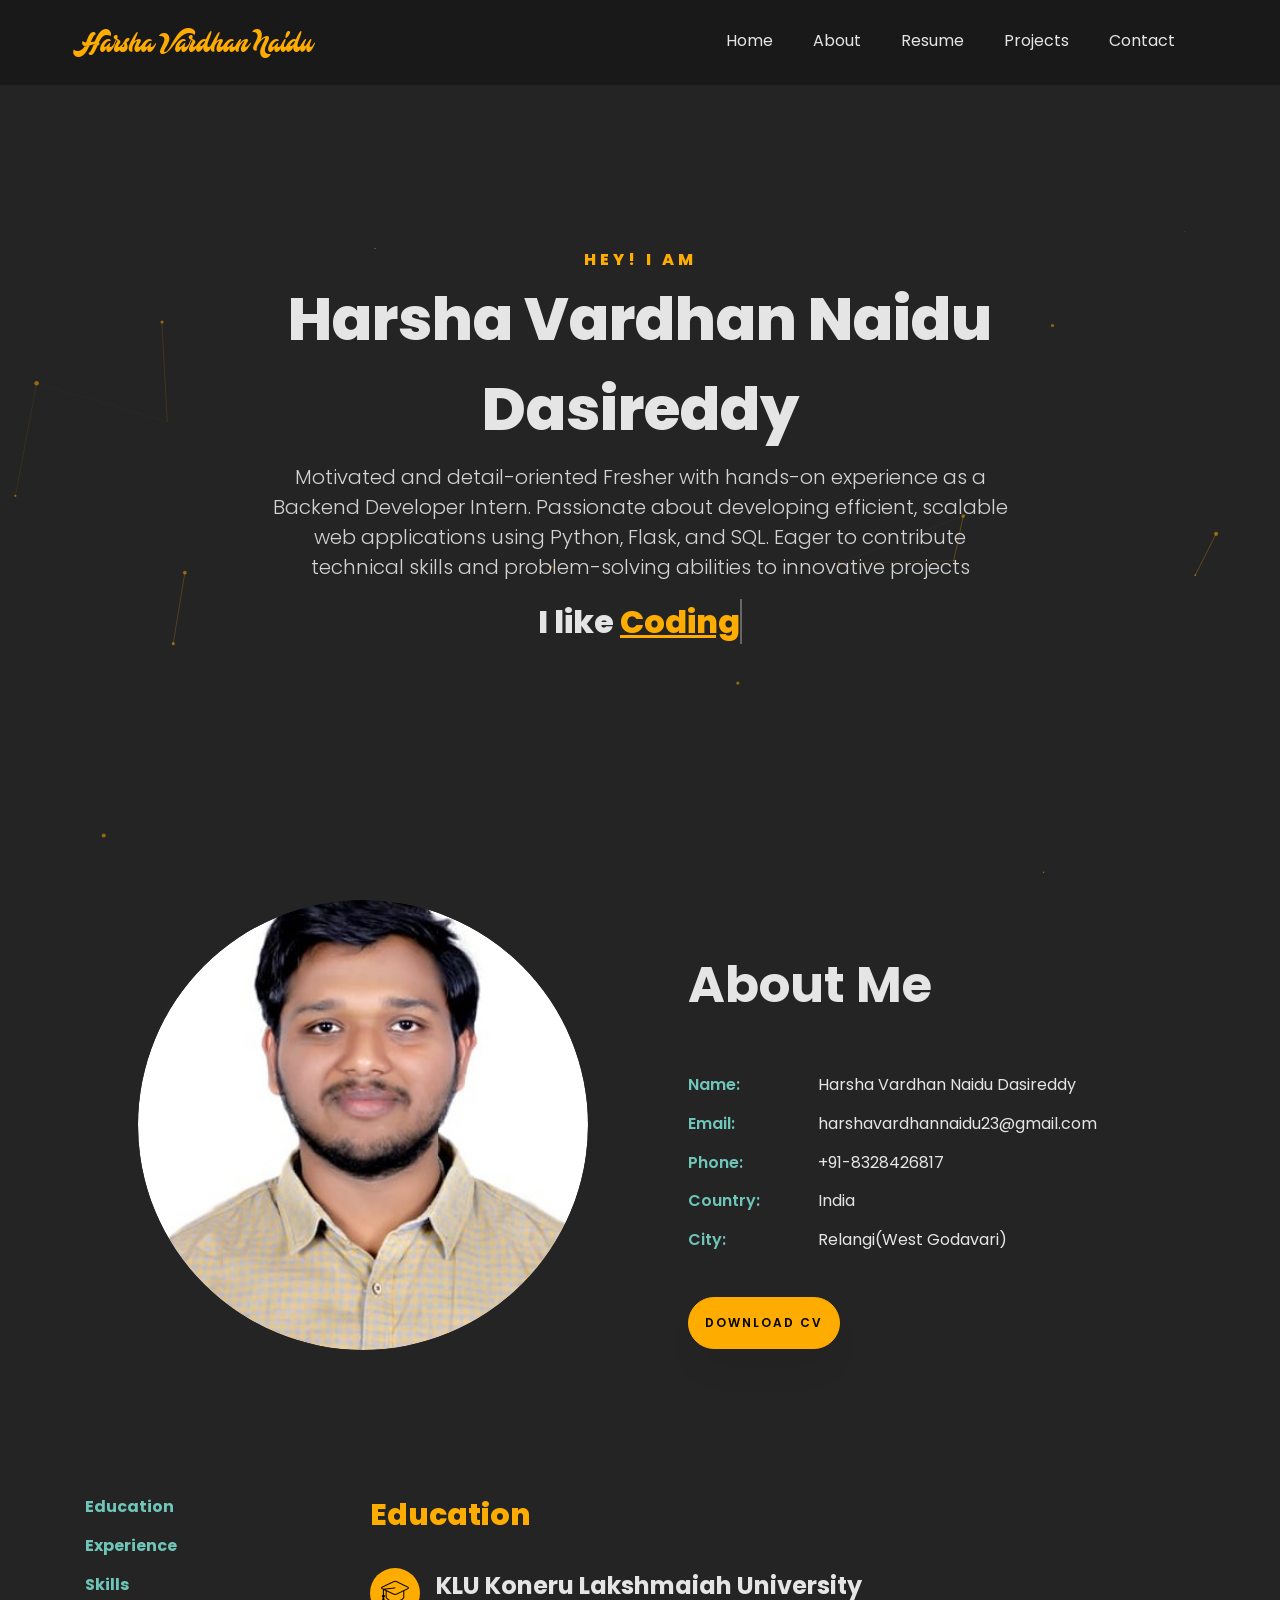
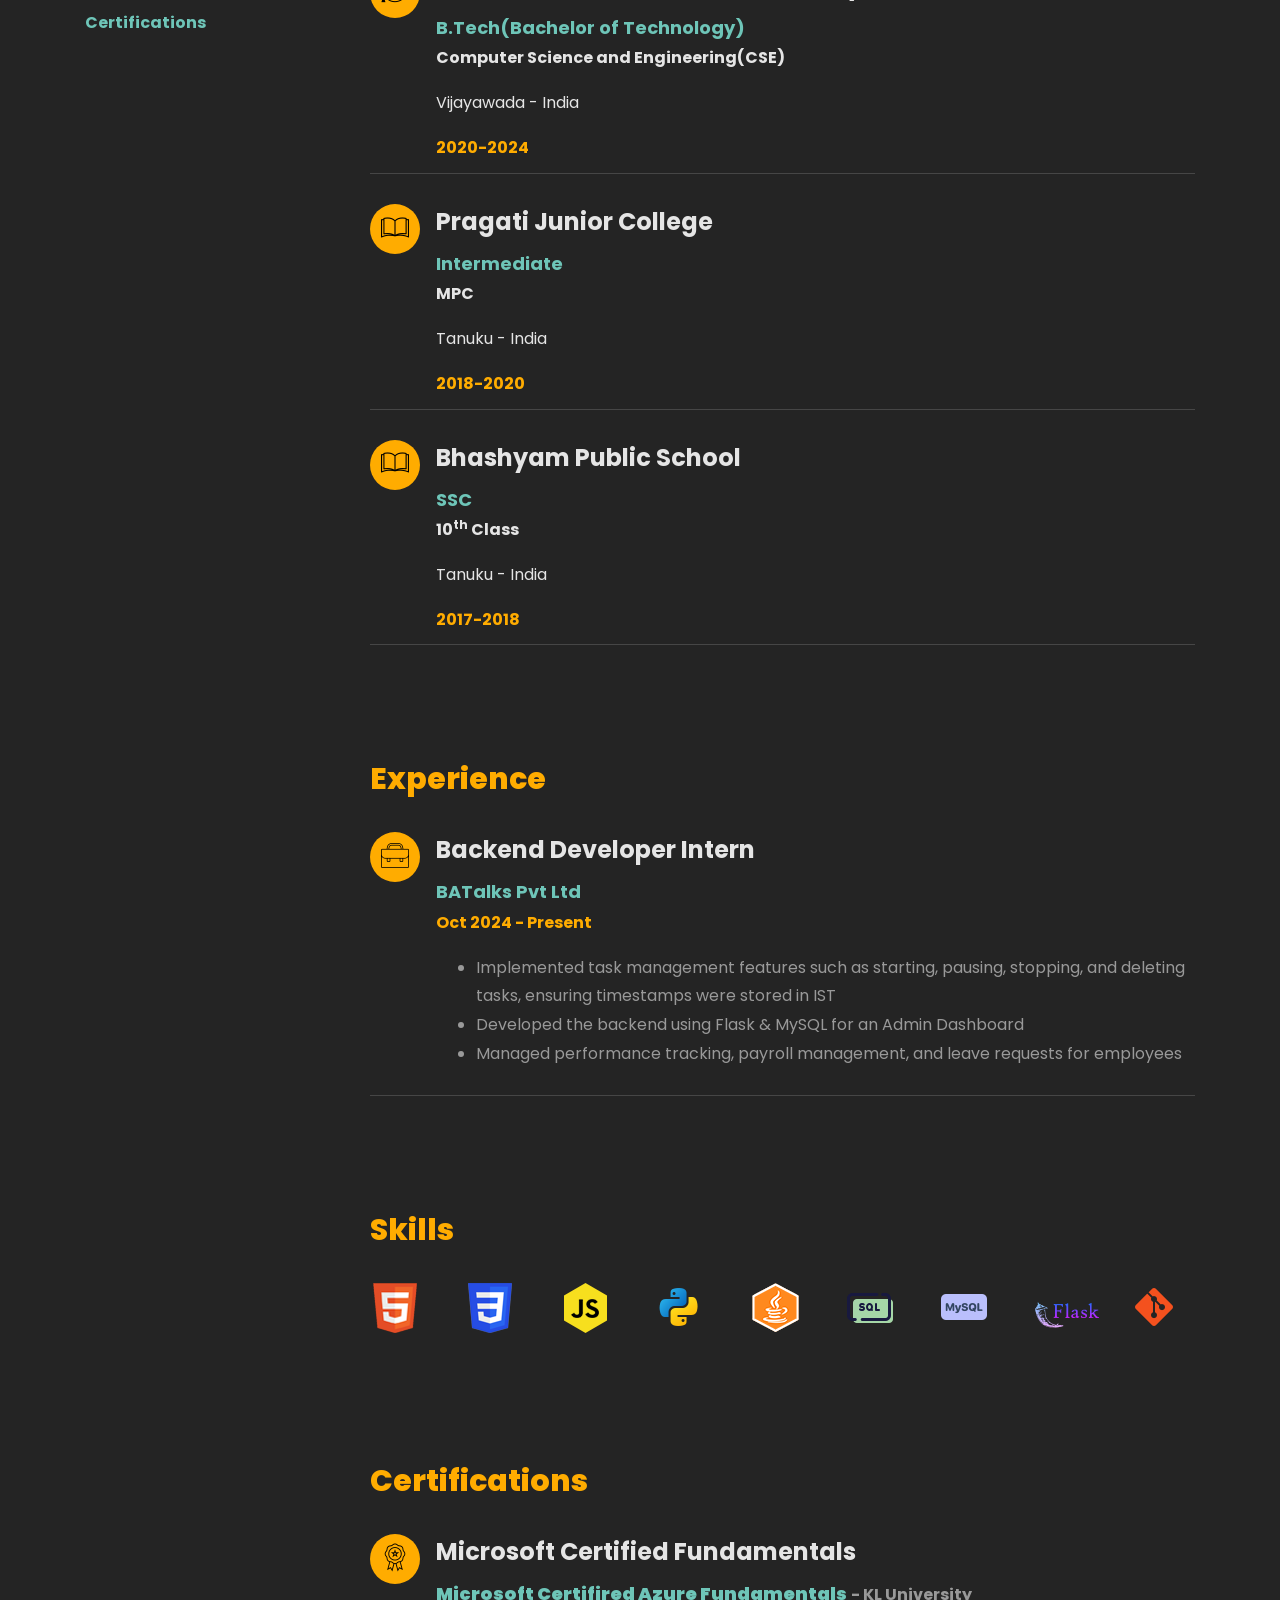
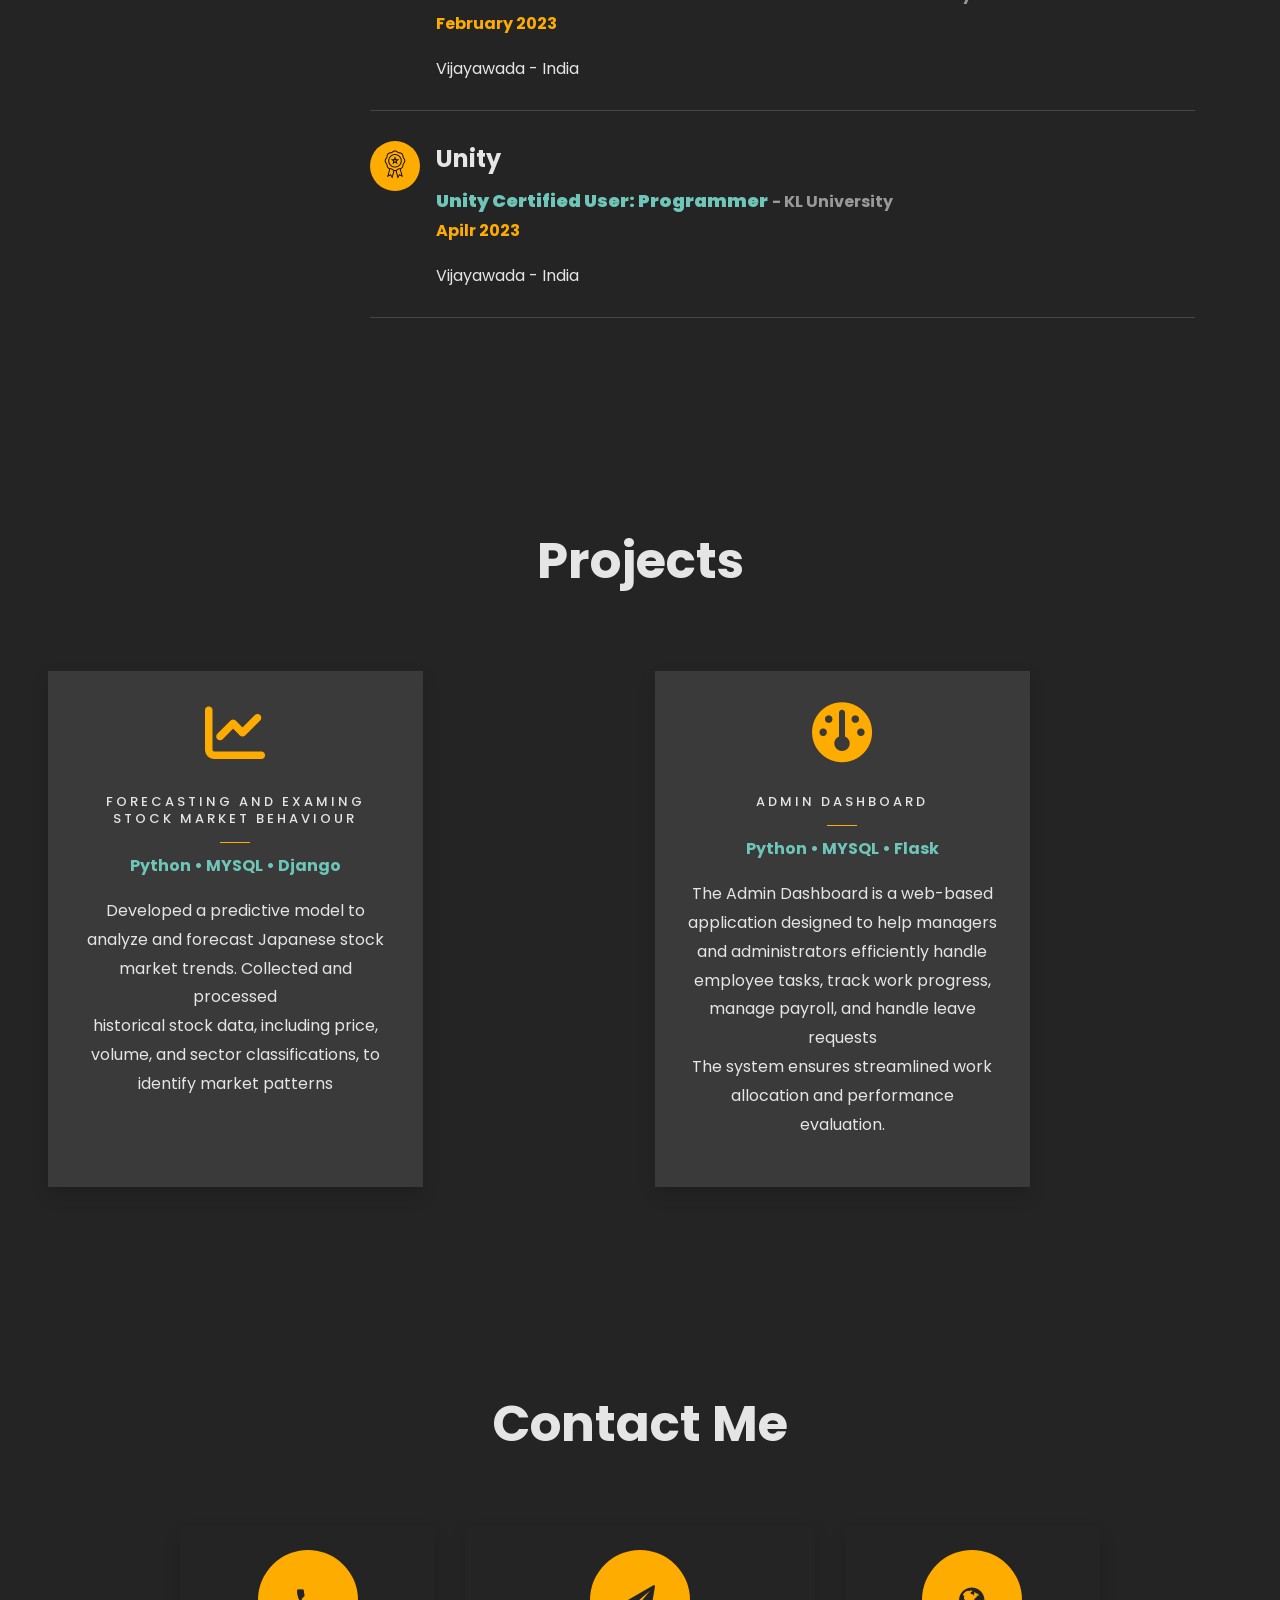
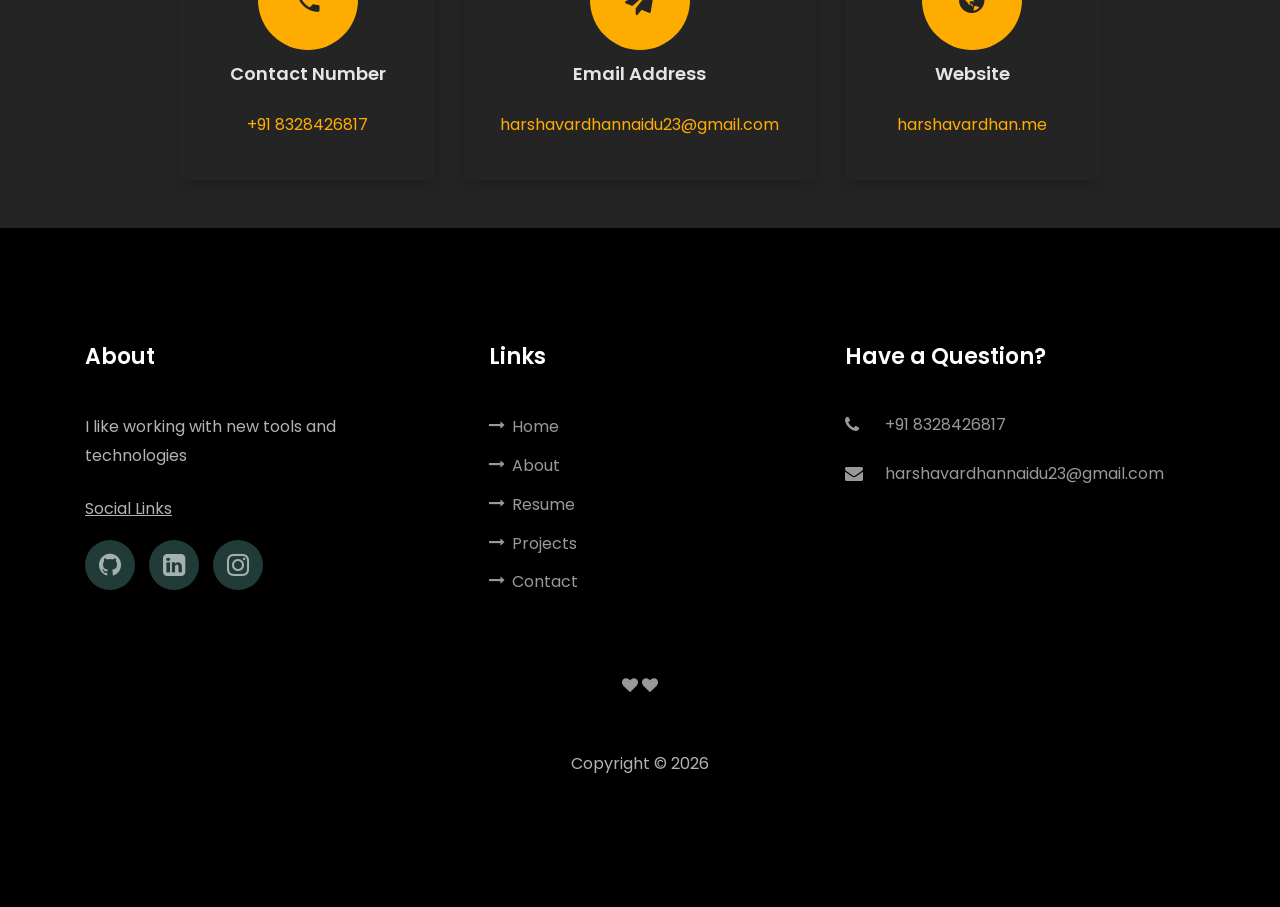
==== portfolio/index.html @ 7504cf57 "first commit" ====
<!DOCTYPE html>
<html lang="en">
  <head>
    <title>Portfolio Site</title>
    <meta charset="utf-8" />
    <meta
      name="viewport"
      content="width=device-width, initial-scale=1, shrink-to-fit=no"
    />

    <meta property="og:title" content="Page Title" />
    <meta property="og:description" content="Personal Site" />

    <link
      href="https://fonts.googleapis.com/css?family=Poppins:100,200,300,400,500,600,700,800,900"
      rel="stylesheet"
    />
    <link rel="stylesheet" href="css/animate.css" />
    <!-- <link rel="icon" href="images/favicon.png" /> -->

    <link rel="stylesheet" href="css/owl.carousel.min.css" />
    <link rel="stylesheet" href="css/owl.theme.default.min.css" />
    <link rel="stylesheet" href="css/magnific-popup.css" />
    <link rel="stylesheet" href="css/aos.css" />
    <link rel="stylesheet" href="css/flaticon.css" />
    <link rel="stylesheet" href="css/icomoon.css" />
    <link rel="stylesheet" href="css/style.css" />
    <link rel="stylesheet" href="https://cdnjs.cloudflare.com/ajax/libs/font-awesome/6.5.1/css/all.min.css">

  </head>

  <body data-spy="scroll" data-target=".site-navbar-target" data-offset="300">
    <nav
      class="navbar navbar-expand-lg navbar-dark bg-dark ftco_navbar ftco-navbar-light site-navbar-target"
      id="ftco-navbar"
    >
      <div class="container">
        <a class="navbar-brand" href="index.html">Harsha Vardhan Naidu</a>
        <button
          class="navbar-toggler js-fh5co-nav-toggle fh5co-nav-toggle"
          type="button"
          data-toggle="collapse"
          data-target="#ftco-nav"
          aria-controls="ftco-nav"
          aria-expanded="false"
          aria-label="Toggle navigation"
        >
          <span class="oi oi-menu"></span> Menu
        </button>

        <div class="collapse navbar-collapse" id="ftco-nav">
          <ul class="navbar-nav nav ml-auto">
            <li class="nav-item">
              <a href="#home-section" class="nav-link"><span>Home</span></a>
            </li>
            <li class="nav-item">
              <a href="#about-section" class="nav-link"><span>About</span></a>
            </li>
            <li class="nav-item">
              <a href="#resume-section" class="nav-link"><span>Resume</span></a>
            </li>
            <li class="nav-item">
              <a href="#project-section" class="nav-link"
                ><span>Projects</span></a
              >
            </li>
            <li class="nav-item">
              <a href="#contact-section" class="nav-link"
                ><span>Contact</span></a
              >
            </li>
          </ul>
        </div>
      </div>
    </nav>

    <!-- particles -->
    <div id="particles-js"></div>

    <section class="hero-wrap js-fullheight">
      <div class="container">
        <div
          class="row no-gutters slider-text js-fullheight justify-content-center align-items-center"
        >
          <div class="col-lg-8 col-md-6 ftco-animate d-flex align-items-center">
            <div class="text text-center">
              <span class="subheading">Hey! I am</span>
              <h1>Harsha Vardhan Naidu Dasireddy</h1>
              <p>Motivated and detail-oriented Fresher with hands-on experience as a Backend Developer Intern. Passionate about developing efficient, scalable web applications using Python, Flask, and SQL. Eager to contribute technical skills and problem-solving abilities to innovative projects</p>
              <h2>
                I like
                <span
                  class="txt-rotate"
                  data-period="2000"
                  data-rotate='[ "Coding", "Software Development", "Problem Solving"]'
                ></span>
              </h2>
              
            </div>
          </div>
        </div>

        <!-- <div class="scrollDown">
          <span></span>
          <span></span>
          <span></span>
        </div> -->
      </div>
      <div class="glyphicon glyphicon-arrow-down"></div>
    </section>

    <section
      class="ftco-about img ftco-section ftco-no-pt ftco-no-pb"
      id="about-section"
    >
      <div class="container">
        <div class="row d-flex no-gutters">
          <div class="col-md-6 col-lg-6 d-flex justify-content-center">
            <div class="img-about img d-flex rounded-circle overflow-hidden" style="width: 450px; height: 450px;">
              <div class="overlay"></div>
              <div
                class="img d-flex align-items-center rounded-circle"
                style="background-image: url(/portfolio/images/photo\ \ .jpg);"
              ></div>
            </div>
          </div>
          <div class="col-md-6 col-lg-6 pl-md-5 py-5">
            <div class="row justify-content-start pb-3">
              <div class="col-md-12 heading-section ftco-animate">
                <h2 class="mb-4">About Me</h2>
                <p></p>
                <ul class="about-info mt-4 px-md-0 px-2">
                  <li class="d-flex"><span>Name:</span><span>Harsha Vardhan Naidu Dasireddy</span></li>
                  <li class="d-flex">
                    <span>Email:</span><span>harshavardhannaidu23@gmail.com</span>
                  </li>
                  <li class="d-flex">
                    <span>Phone:</span><span>+91-8328426817</span>
                  </li>
                  <li class="d-flex">
                    <span>Country:</span> <span>India</span>
                  </li>
                  <li class="d-flex"><span>City:</span><span>Relangi(West Godavari)</span></li>
                </ul>
              </div>
            </div>
            <div class="counter-wrap ftco-animate d-flex mt-md-3">
              <div class="text">
                <p>
                  <a href="./IT-RESUME.pdf" class="btn btn-primary py-3 px-3">Download CV</a>
                </p>
              </div>
            </div>
          </div>
        </div>
      </div>
    </section>

    <section class="ftco-section ftco-no-pb goto-here" id="resume-section">
      <div class="container">
        <div class="row">
          <div class="col-md-3">
            <nav id="navi">
              <ul>
                <li><a href="#page-1">Education</a></li>
                <li><a href="#page-2">Experience</a></li>
                <li><a href="#page-3">Skills</a></li>
                <li><a href="#page-4">Certifications</a></li>
              </ul>
            </nav>
          </div>
          <div class="col-md-9">
            <div id="page-1" class="page one">
              <h2 class="heading">Education</h2>
              <div class="resume-wrap d-flex ftco-animate">
                <div
                  class="icon d-flex align-items-center justify-content-center"
                >
                  <span class="flaticon-graduation-cap"></span>
                </div>
                <div class="text pl-3">
                  <h2>KLU Koneru Lakshmaiah University</h2>
                  <span class="position">B.Tech(Bachelor of Technology)</span>
                  <p><strong>Computer Science and Engineering(CSE)</strong></p>
                  <p>Vijayawada - India</p>
                  <span class="date">2020-2024</span>
                </div>
              </div>
              <div class="resume-wrap d-flex ftco-animate">
                <div
                  class="icon d-flex align-items-center justify-content-center"
                >
                  <span class="flaticon-book"></span>
                </div>
                <div class="text pl-3">
                  <h2>Pragati Junior College</h2>
                  <span class="position">Intermediate</span>
                  <p><strong>MPC</strong></p>
                  <p>Tanuku - India</p>
                  <span class="date">2018-2020</span>
                </div>
              </div>
              <div class="resume-wrap d-flex ftco-animate">
                <div
                  class="icon d-flex align-items-center justify-content-center"
                >
                  <span class="flaticon-book"></span>
                </div>
                <div class="text pl-3">
                  <h2>Bhashyam Public School</h2>
                  <span class="position">SSC</span>
                  <p><strong>10<sup>th</sup> Class</strong></p>
                  <p>Tanuku - India</p>
                  <span class="date">2017-2018</span>
                </div>
              </div>
            </div>

            <div id="page-2" class="page two">
              <h2 class="heading">Experience</h2>
              <div class="resume-wrap d-flex ftco-animate">
                <div
                  class="icon d-flex align-items-center justify-content-center"
                >
                  <span class="flaticon-suitcase"></span>
                </div>
                <div class="text pl-3">
                  <h2> Backend Developer Intern</h2>
                  <span class="position">BATalks Pvt Ltd</span>
                  <p class="date">Oct 2024 - Present</p>
                  <ul>
                    <li>
                      Implemented task management features such as starting, pausing, stopping, and deleting tasks, ensuring timestamps were stored in IST
                    </li>
                    <li>
                      Developed the backend using Flask & MySQL for an Admin Dashboard
                    </li>
                    <li>
                      Managed performance tracking, payroll management, and leave requests for employees
                    </li>
                  </ul>
                </div>
              </div>
            </div>
            <div id="page-3" class="page three">
              <h2 class="heading">Skills</h2>
              <!-- Skill Section --> 
              <div class="row mb-4 ftco-animate">
                <div class="col">
                  <img
                    class="img-fluid grow"
                    src="images/skills/html.png"
                    title="HTML"
                  />
                </div>
                <div class="col">
                  <img
                    class="img-fluid grow"
                    src="images/skills/css.png"
                    title="CSS"
                  />
                </div>
               
                  <div class="col">
                    <img
                      class="img-fluid grow"
                      src="images/skills/javascript.png"
                      title="JavaScript"
                    />
                  </div>
              
                <div class="col">
                  <img
                    class="img-fluid grow"
                    src="images/skills/icons8-python-48.png"
                    title="Python"
                  />
                </div>
                <div class="col">
                  <img
                    class="img-fluid grow"
                    src="images/skills/java.png"
                    title="Java"
                  />
                </div>
                <div class="col">
                  <img
                    class="img-fluid grow"
                    src="images/skills/icons8-sql-48.png"
                    title="SQL"
                  />
                </div>
                <div class="col">
                  <img
                    class="img-fluid grow"
                    src="images/skills/icons8-mysql-48.png"
                    title="MYSQL"
                  />
                </div>
                <div class="col">
                  <img
                    class="img-fluid grow"
                    src="images/skills/icons8-flask-64.png"
                    title="SQL"
                  />
                </div>
                <div class="col">
                  <img
                    class="img-fluid grow"
                    src="images/skills/icons8-git-48.png"
                    title="Git"
                  />
                </div>
              </div>
            </div>
            <div id="page-4" class="page four">
              <h2 class="heading">Certifications</h2>
              <div class="resume-wrap d-flex ftco-animate">
                <div
                  class="icon d-flex align-items-center justify-content-center"
                >
                  <span class="flaticon-medal"></span>
                </div>
                <div class="text pl-3">
                  <h2>Microsoft Certified Fundamentals</h2>
                  <span class="position"><strong>Microsoft Certifired Azure Fundamentals</strong></span>
                  <span><strong> - KL University</strong></span>
                  <p class="date">February 2023</p>
                  <p>Vijayawada - India</p>
                </div>
              </div>
              <div class="resume-wrap d-flex ftco-animate">
                <div
                  class="icon d-flex align-items-center justify-content-center"
                >
                <span class="flaticon-medal"></span>
                </div>
                <div class="text pl-3">
                  <h2>Unity</h2>
                  <span class="position"><strong>Unity Certified User: Programmer</strong></span>
                  <span><strong> - KL University</strong></span>
                  <p class="date">Apilr 2023</p>
                  <p>Vijayawada - India</p>
                </div>
              </div>
            </div>
          </div>
        </div>
      </div>
    </section>

    <section class="ftco-section" id="project-section" style="align-items: center;">
      <div class="container-fluid px-md-5">
        <div class="row justify-content-center py-5 mt-5">
          <div class="col-md-12 heading-section text-center ftco-animate">
            <h2 class="mb-4">Projects</h2>
          </div>
        </div>
        <div class="row">
          <div class="col-md-4 text-center d-flex ftco-animate">
            <a class="services-1 shadow">
              <span class="icon">
                <i class="fas fa-chart-line"></i>
              </span>
              <div class="desc">
                <h3 class="mb-4">Forecasting And Examing Stock Market Behaviour</h3>
                <p><strong>Python • MYSQL • Django</strong></p>
                <p>
                  Developed a predictive model to analyze and forecast Japanese stock market trends. Collected and
                  processed<br />
                  historical stock data, including price, volume, and sector classifications, to identify
                  market patterns 
                  
                </p>
              </div>
            </a>
          </div>
          <div class="col-md-4 text-center d-flex mx-auto ftco-animate">
            <a
              target="_blank"
              class="services-1 shadow"
            >
              <span class="icon">
                <i class="fa fa-dashboard"></i> <!-- Alternative -->
              </span>
              <div class="desc">
                <h3 class="mb-4">Admin Dashboard</h3>
                <p><strong>Python • MYSQL • Flask </strong></p>
                <p>
                  The Admin Dashboard is a web-based application designed to help managers and administrators
                   efficiently handle employee tasks, track work progress, manage payroll, and handle leave
                    requests<br />The system ensures streamlined work allocation and performance evaluation.
                </p>
              </div>
            </a>
          </div>
      </div>
    </section>

    <section
      class="ftco-section contact-section ftco-no-pb"
      id="contact-section"
    >
      <div class="container">
        <div class="row justify-content-center mb-4 pb-3">
          <div class="col-md-7 heading-section text-center ftco-animate">
            <h2 class="mb-4">Contact Me</h2>
          </div>
        </div>

        <div class="row d-flex justify-content-center contact-info mb-5">
          <div class="col-md-6 col-lg-3 d-flex ftco-animate">
            <div class="align-self-stretch box text-center p-4 shadow">
              <div
                class="icon d-flex align-items-center justify-content-center"
              >
                <span class="icon-phone2"></span>
              </div>
              <div>
                <h3 class="mb-4">Contact Number</h3>
                <p><a>+91 8328426817</a></p>
              </div>
            </div>
          </div>
          <div class="col-md-6 col-lg-4 d-flex ftco-animate">
            <div class="align-self-stretch box text-center p-4 shadow">
              <div
                class="icon d-flex align-items-center justify-content-center"
              >
                <span class="icon-paper-plane"></span>
              </div>
              <div>
                <h3 class="mb-4">Email Address</h3>
                <p><a href="">harshavardhannaidu23@gmail.com</a></p>
              </div>
            </div>
          </div>
          <div class="col-md-6 col-lg-3 d-flex ftco-animate">
            <div class="align-self-stretch box text-center p-4 shadow">
              <div
                class="icon d-flex align-items-center justify-content-center"
              >
                <span class="icon-globe"></span>
              </div>
              <div>
                <h3 class="mb-4">Website</h3>
                <p><a>harshavardhan.me</a></p>
              </div>
            </div>
          </div>
        </div>

        <!-- <div class="row no-gutters block-9">
          <div class="col-md-6 order-md-last d-flex">
            <form
              method="POST"
              action=""
              class="bg-light p-4 p-md-5 contact-form"
            >
              <div class="form-group">
                <input
                  type="text"
                  class="form-control"
                  name="name"
                  placeholder="Your Name"
                  required
                />
              </div>
              <div class="form-group">
                <input
                  type="email"
                  class="form-control"
                  name="email"
                  placeholder="Your Email"
                  required
                />
              </div>
              <div class="form-group">
                <textarea
                  id=""
                  cols="30"
                  rows="7"
                  class="form-control"
                  name="message"
                  placeholder="Message"
                  required
                ></textarea>
              </div>

              <div class="form-group">
                <input
                  type="submit"
                  value="Send Message"
                  class="btn btn-primary py-3 px-5"
                />
                <input type="hidden" name="_next" value="" />
              </div>
            </form>
          </div> -->

          <div class="col-md-6 d-flex">
            <!-- <div
              class="img"
              style="background-image: url(images/about.jpeg)"
            ></div> -->
          </div>
        </div>
      </div>
    </section>

    <footer class="ftco-footer ftco-section">
      <div class="container">
        <div class="row mb-5">
          <div class="col-md">
            <div class="ftco-footer-widget mb-4">
              <h2 class="ftco-heading-2">About</h2>
              <p>I like working with new tools and technologies</p>
              <p class="mt-4"><u>Social Links</u></p>
              <ul
                class="ftco-footer-social list-unstyled float-md-left float-lft"
              >
                <li class="ftco-animate">
                  <a href="https://github.com/2604Harsha" target="_blank"
                    ><span class="icon-github"></span
                  ></a>
                </li>
                <li class="ftco-animate">
                  <a
                    href="https://www.linkedin.com/in/harsha-vardhan-naidu/"
                    target="_blank"
                    ><span class="icon-linkedin-square"></span
                  ></a>
                </li>
                <li class="ftco-animate">

                  <a href="https://www.instagram.com/harsha_naidu_226/"
                  target="_blank"><span class="icon-instagram"></span></a>
                </li>
              </ul>
            </div>
          </div>
          <div class="col-md">
            <div class="ftco-footer-widget mb-4 ml-md-4">
              <h2 class="ftco-heading-2">Links</h2>
              <ul class="list-unstyled">
                <li>
                  <a href="#home-section"
                    ><span class="icon-long-arrow-right mr-2"></span>Home</a
                  >
                </li>
                <li>
                  <a href="#about-section"
                    ><span class="icon-long-arrow-right mr-2"></span>About</a
                  >
                </li>
                <li>
                  <a href="#resume-section"
                    ><span class="icon-long-arrow-right mr-2"></span>Resume</a
                  >
                </li>
                <li>
                  <a href="#project-section"
                    ><span class="icon-long-arrow-right mr-2"></span>Projects</a
                  >
                </li>
                <li>
                  <a href="#contact-section"
                    ><span class="icon-long-arrow-right mr-2"></span>Contact</a
                  >
                </li>
              </ul>
            </div>
          </div>

          <div class="col-md">
            <div class="ftco-footer-widget mb-4">
              <h2 class="ftco-heading-2">Have a Question?</h2>
              <div class="block-23 mb-3">
                <ul>
                  <li>
                    <a
                      ><span class="icon icon-phone"></span
                      ><span class="text">+91 8328426817</span></a
                    >
                  </li>
                  <li>
                    <a href=""
                      ><span class="icon icon-envelope"></span
                      ><span class="text">harshavardhannaidu23@gmail.com</span></a
                    >
                  </li>
                </ul>
              </div>
            </div>
          </div>
        </div>
        <div class="row">
          <div class="col-md-12 text-center">
            <i class="icon-heart color-danger" aria-hidden="true"></i>
            <i class="icon-heart color-danger" aria-hidden="true"></i>
            <p class="mt-5">
              Copyright &copy;
              <script>
                document.write(new Date().getFullYear());
              </script>
            </p>
          </div>
        </div>
      </div>
    </footer>

    <!-- loader -->
    <div id="ftco-loader" class="show fullscreen">
      <svg class="circular" width="48px" height="48px">
        <circle
          class="path-bg"
          cx="24"
          cy="24"
          r="22"
          fill="none"
          stroke-width="4"
          stroke="#eeeeee"
        />
        <circle
          class="path"
          cx="24"
          cy="24"
          r="22"
          fill="none"
          stroke-width="4"
          stroke-miterlimit="10"
          stroke="#F96D00"
        />
      </svg>
    </div>

    <script src="js/jquery.min.js"></script>
    <script src="js/jquery-migrate-3.0.1.min.js"></script>
    <script src="js/bootstrap.min.js"></script>
    <script src="js/jquery.waypoints.min.js"></script>
    <script src="js/jquery.stellar.min.js"></script>
    <script src="js/owl.carousel.min.js"></script>
    <script src="js/jquery.magnific-popup.min.js"></script>
    <script src="js/aos.js"></script>
    <script src="js/jquery.animateNumber.min.js"></script>
    <script src="js/scrollax.min.js"></script>
    <script src="js/particles.min.js"></script>
    <script src="js/app.js"></script>
    <script src="js/main.js"></script>
  </body>
</html>
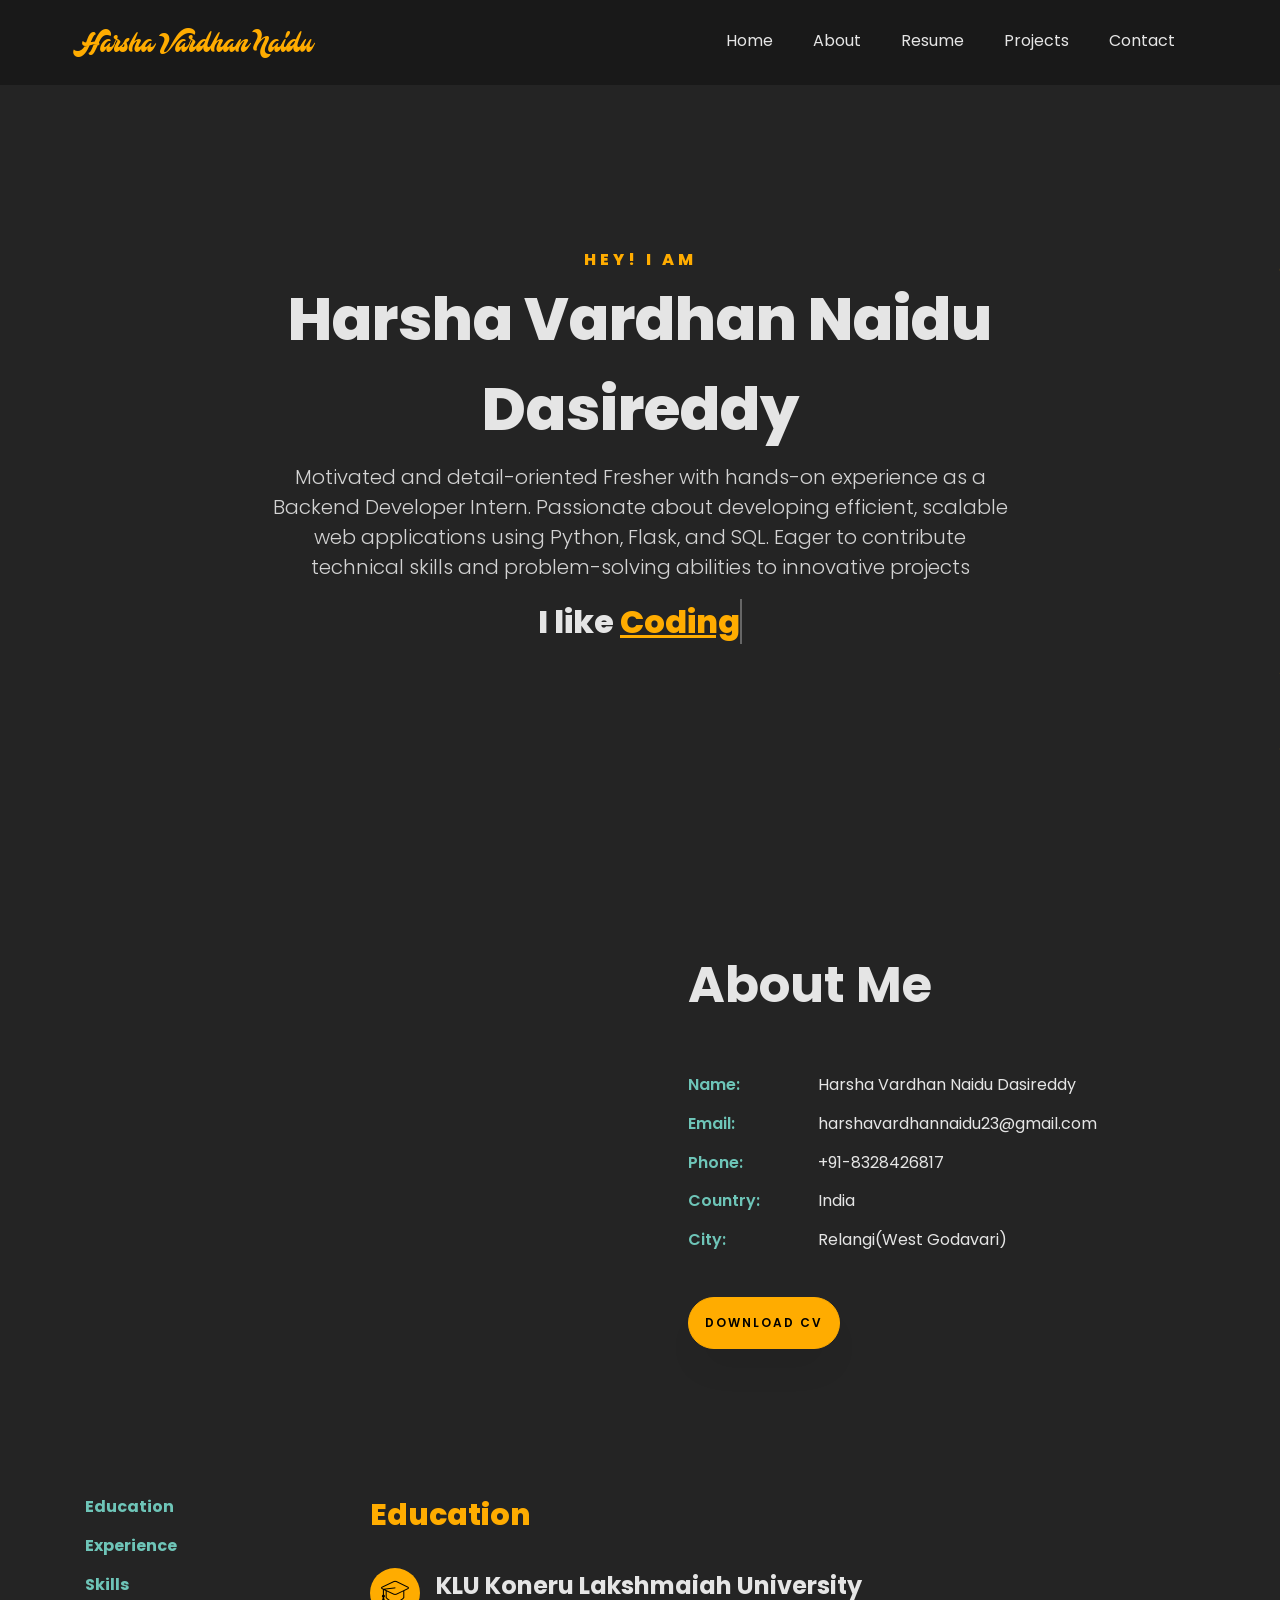
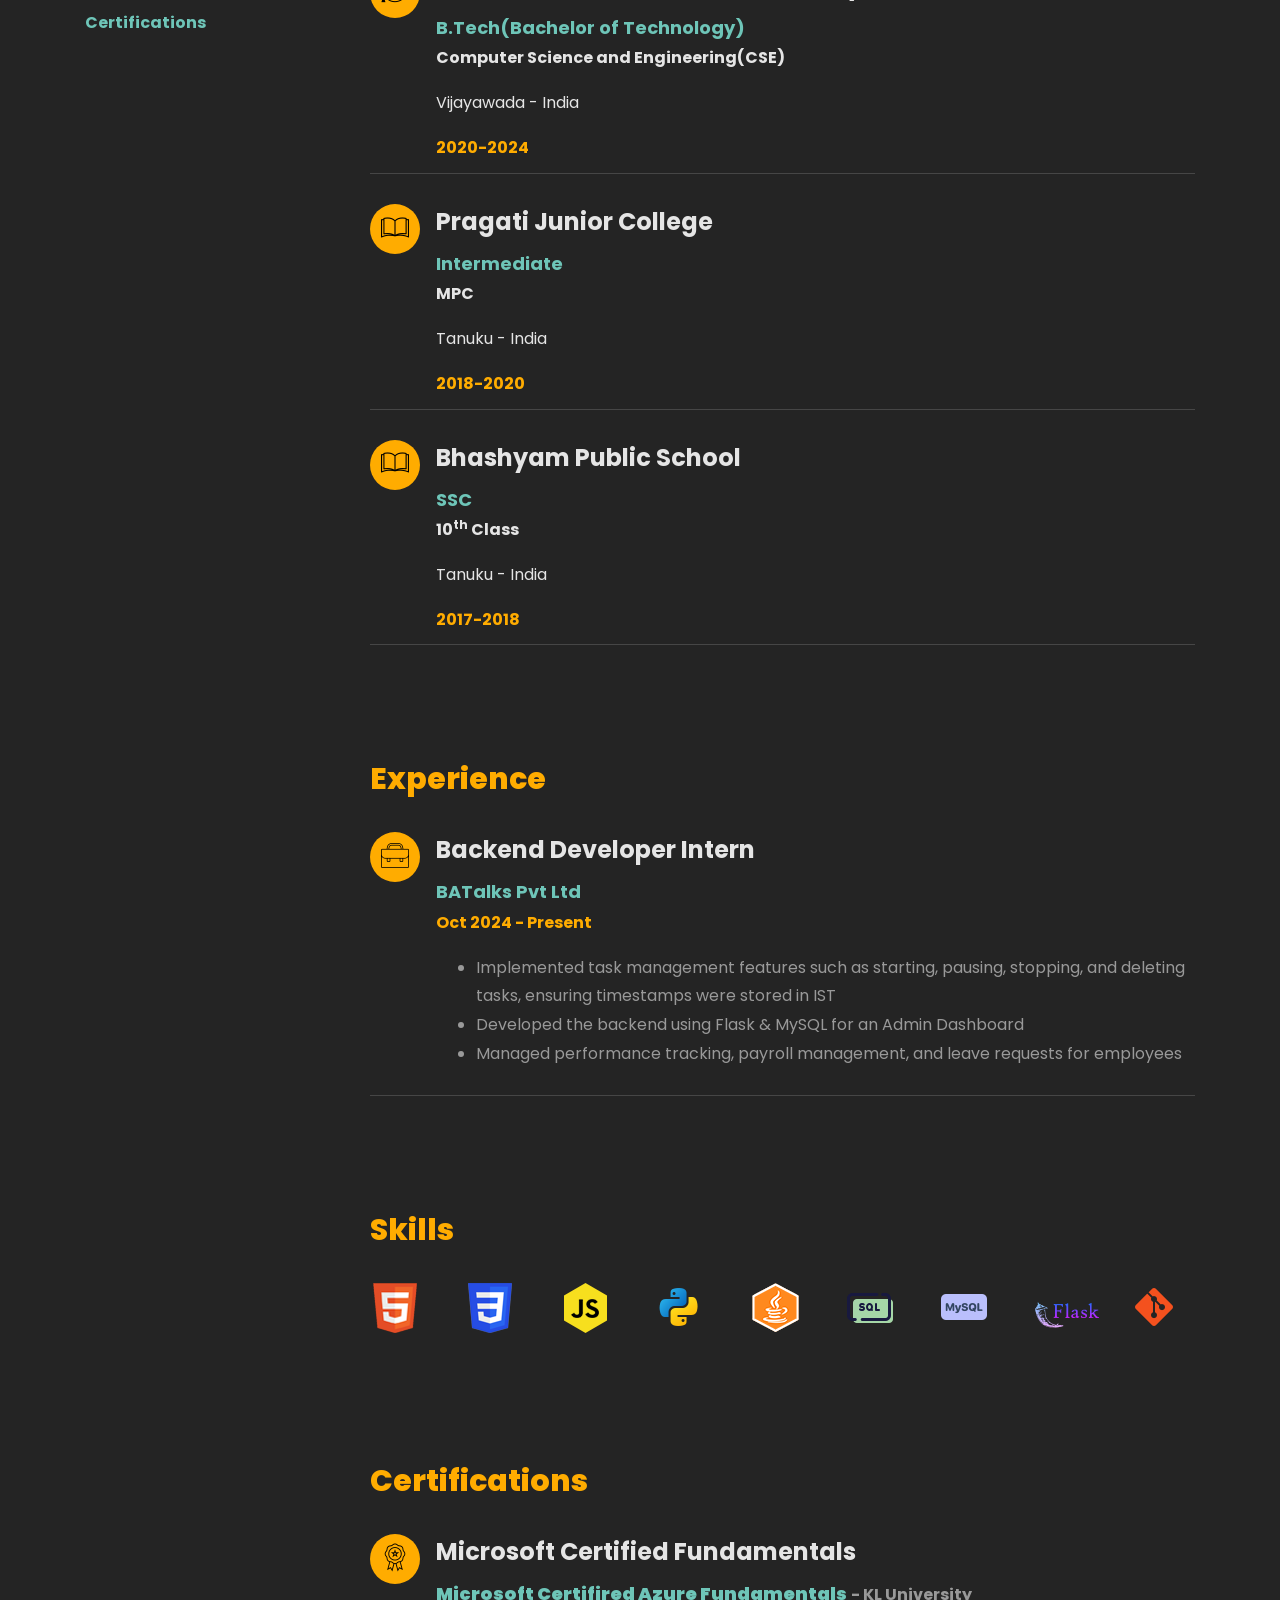
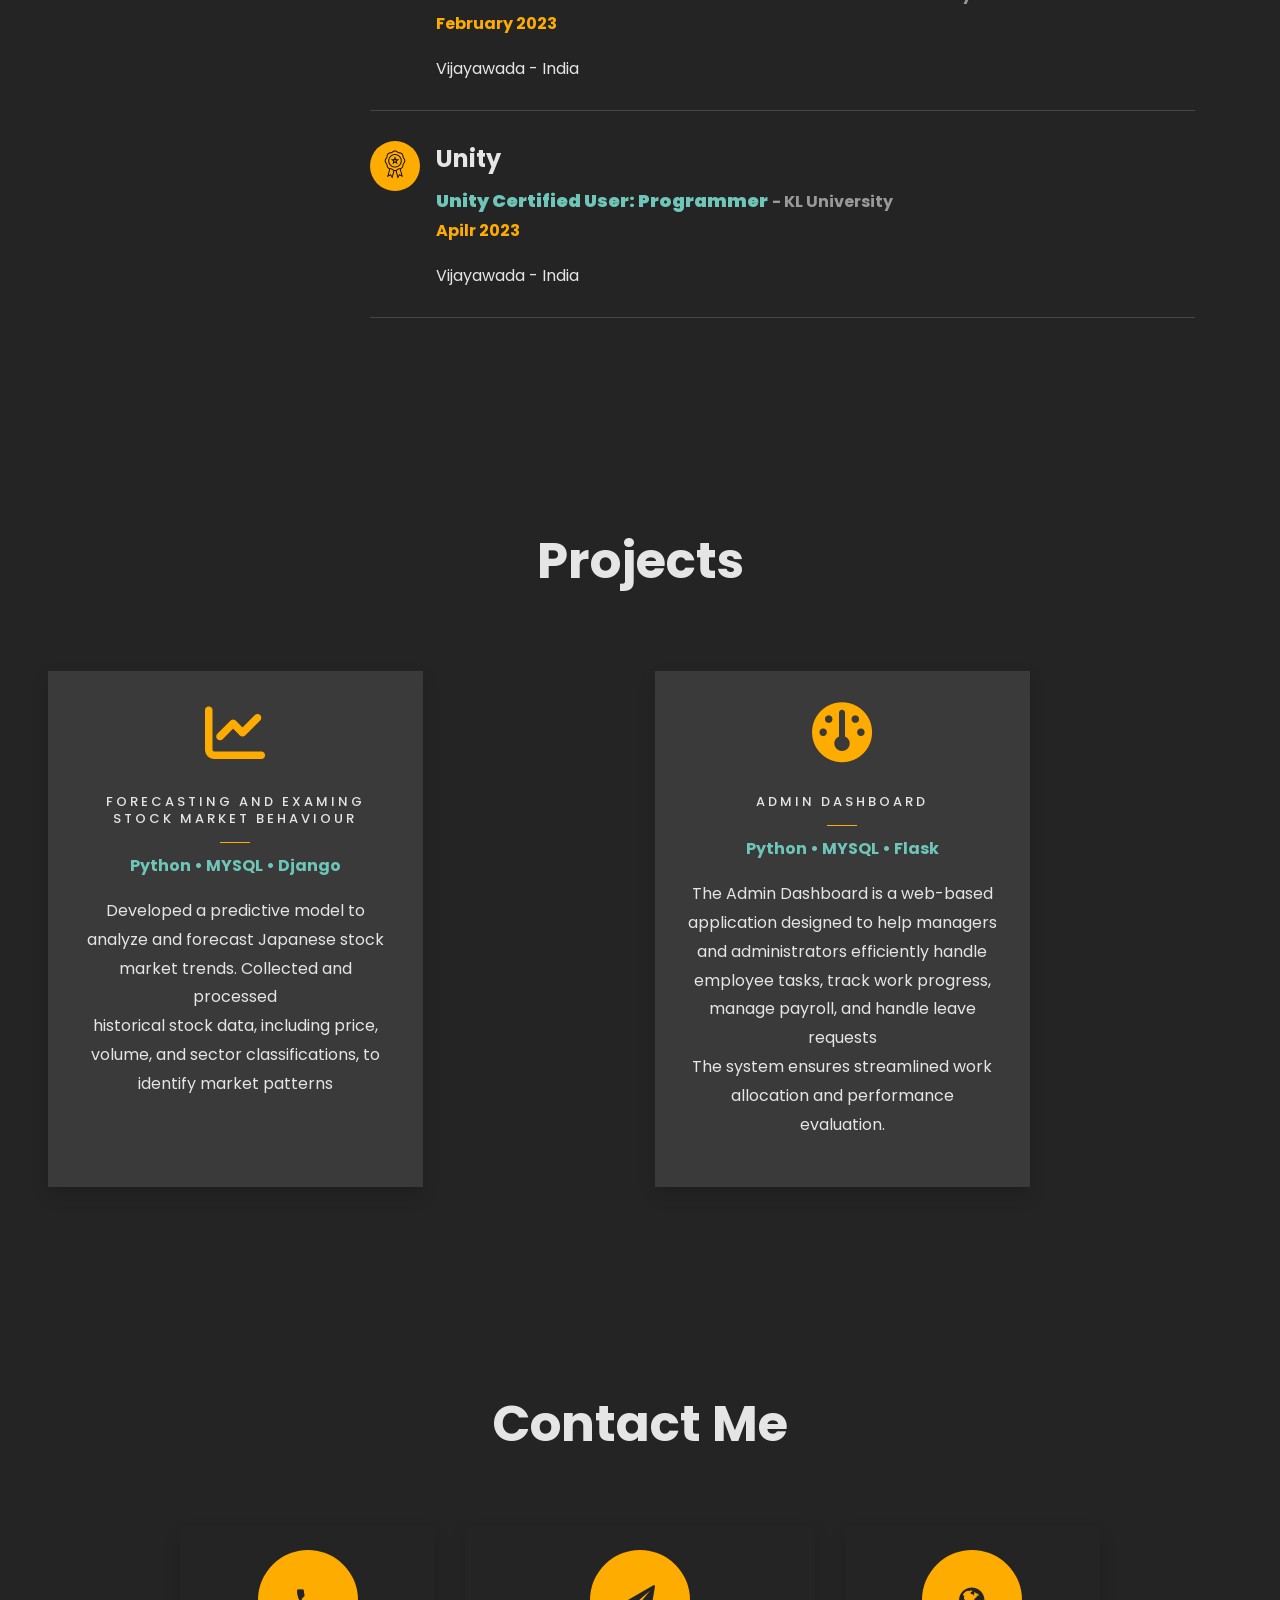
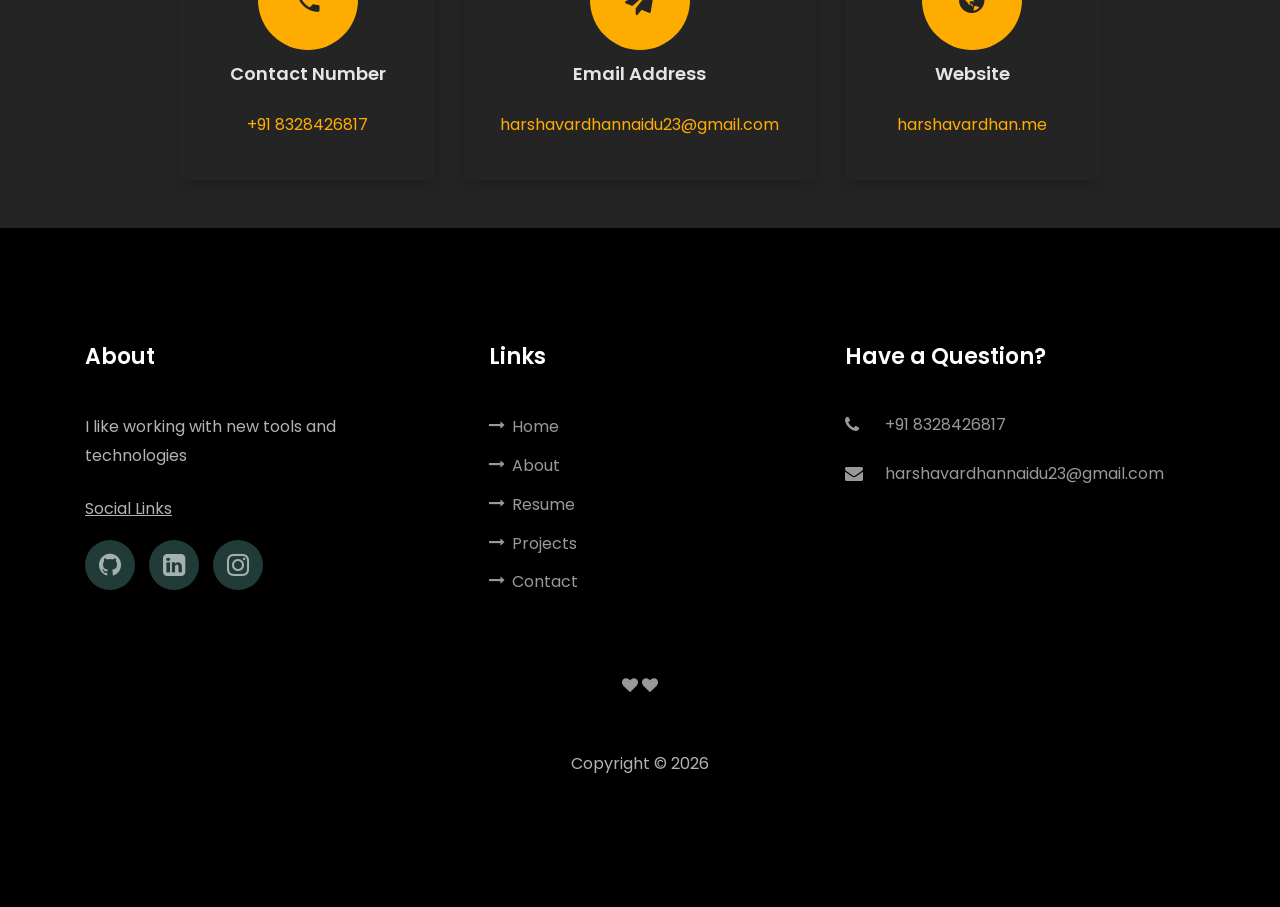
==== commit 6256e731: "commit" ====
--- a/portfolio/index.html
+++ b/portfolio/index.html
@@ -118,10 +118,11 @@
           <div class="col-md-6 col-lg-6 d-flex justify-content-center">
             <div class="img-about img d-flex rounded-circle overflow-hidden" style="width: 450px; height: 450px;">
               <div class="overlay"></div>
-              <div
-                class="img d-flex align-items-center rounded-circle"
-                style="background-image: url(/portfolio/images/photo\ \ .jpg);"
-              ></div>
+              <img 
+  src="../portfolio/images/index.jpg" 
+  class="img d-flex align-items-center rounded-circle" 
+  style="width: 450px; height: 450px; object-fit: cover;" 
+  alt="Profile Image">
             </div>
           </div>
           <div class="col-md-6 col-lg-6 pl-md-5 py-5">
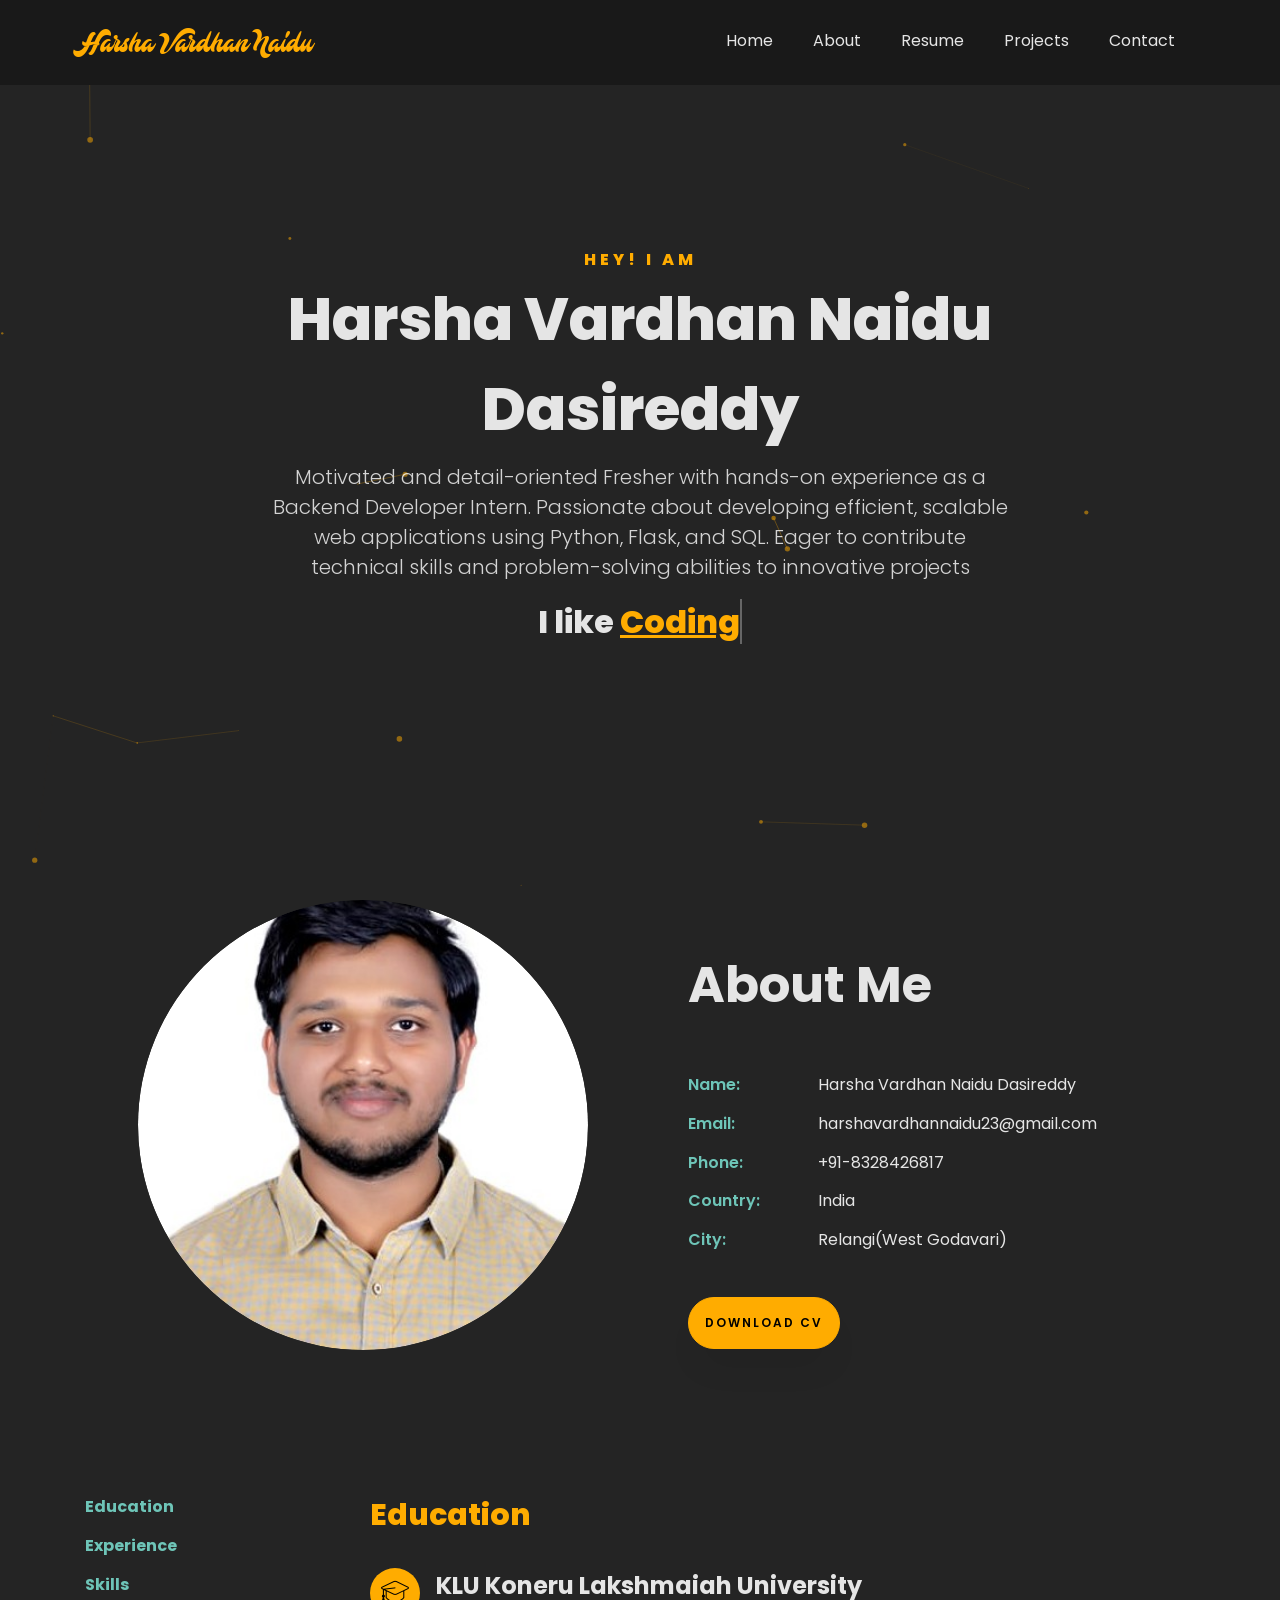
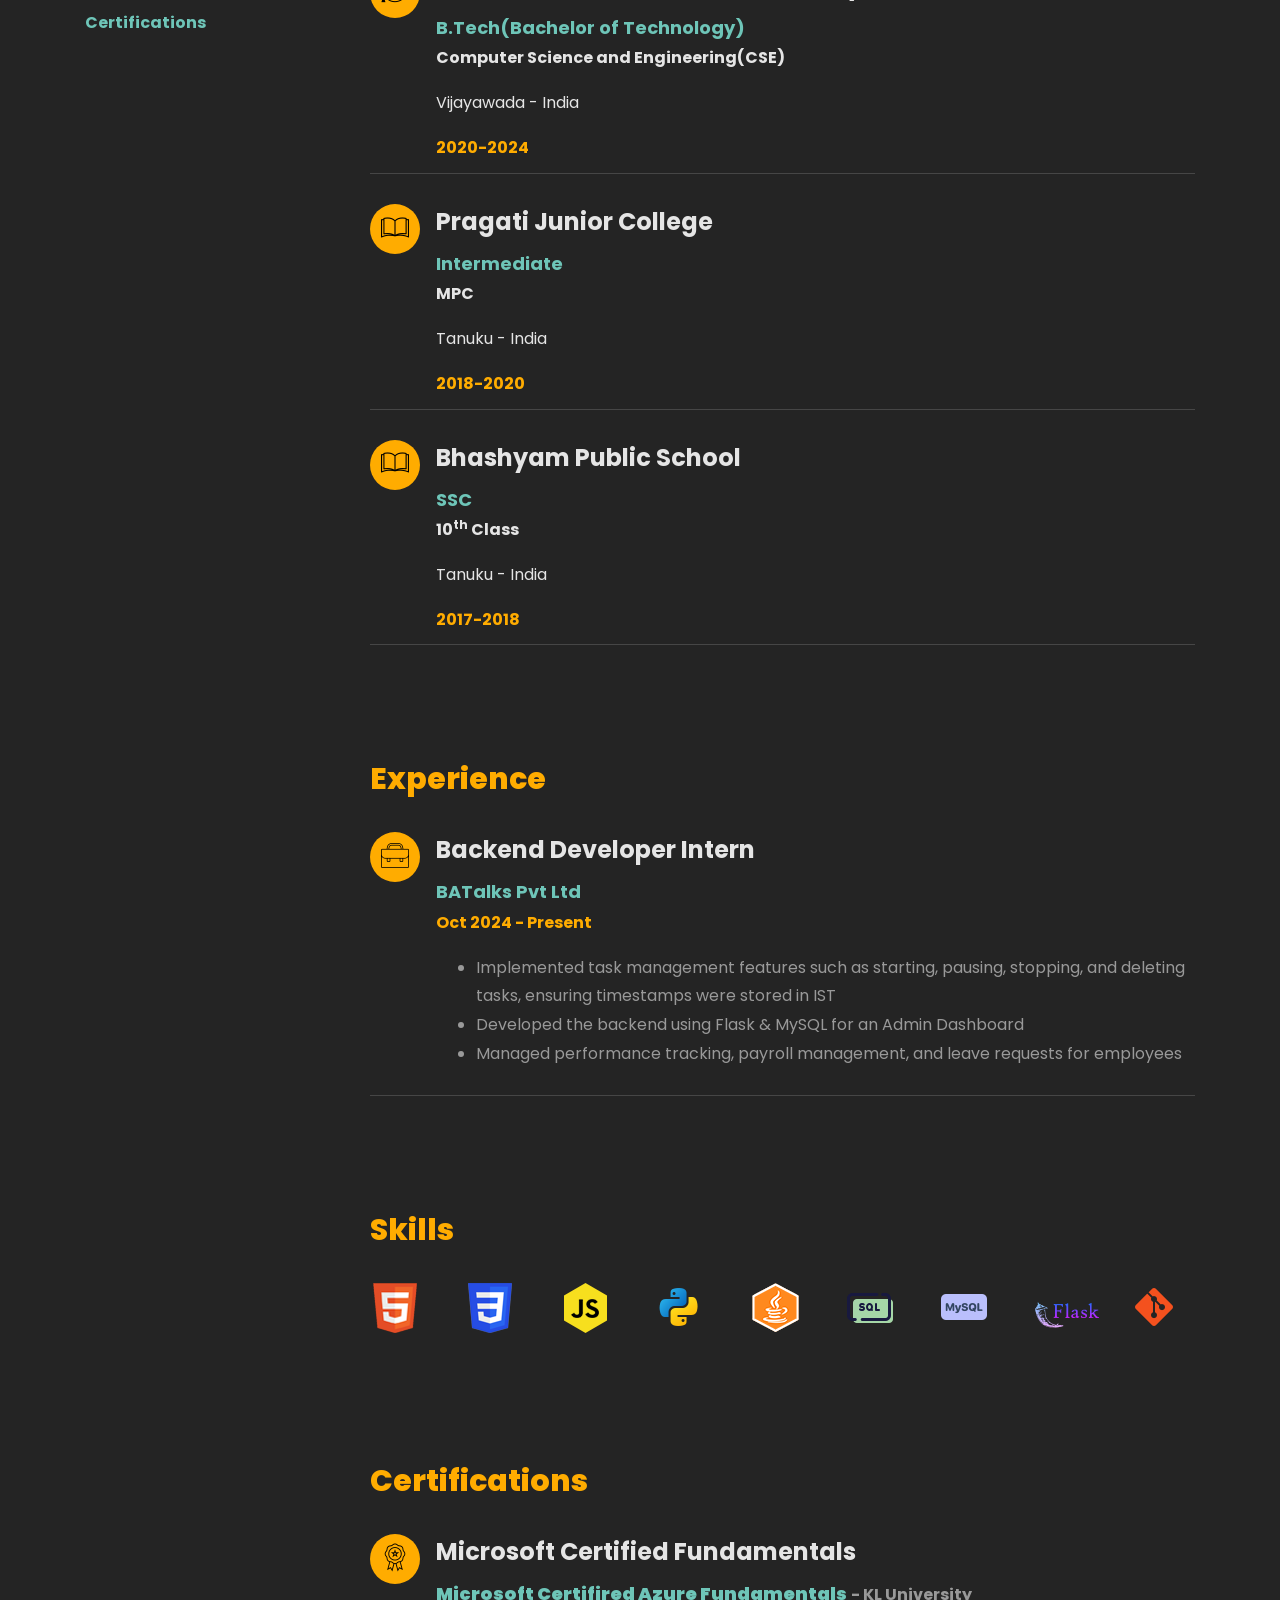
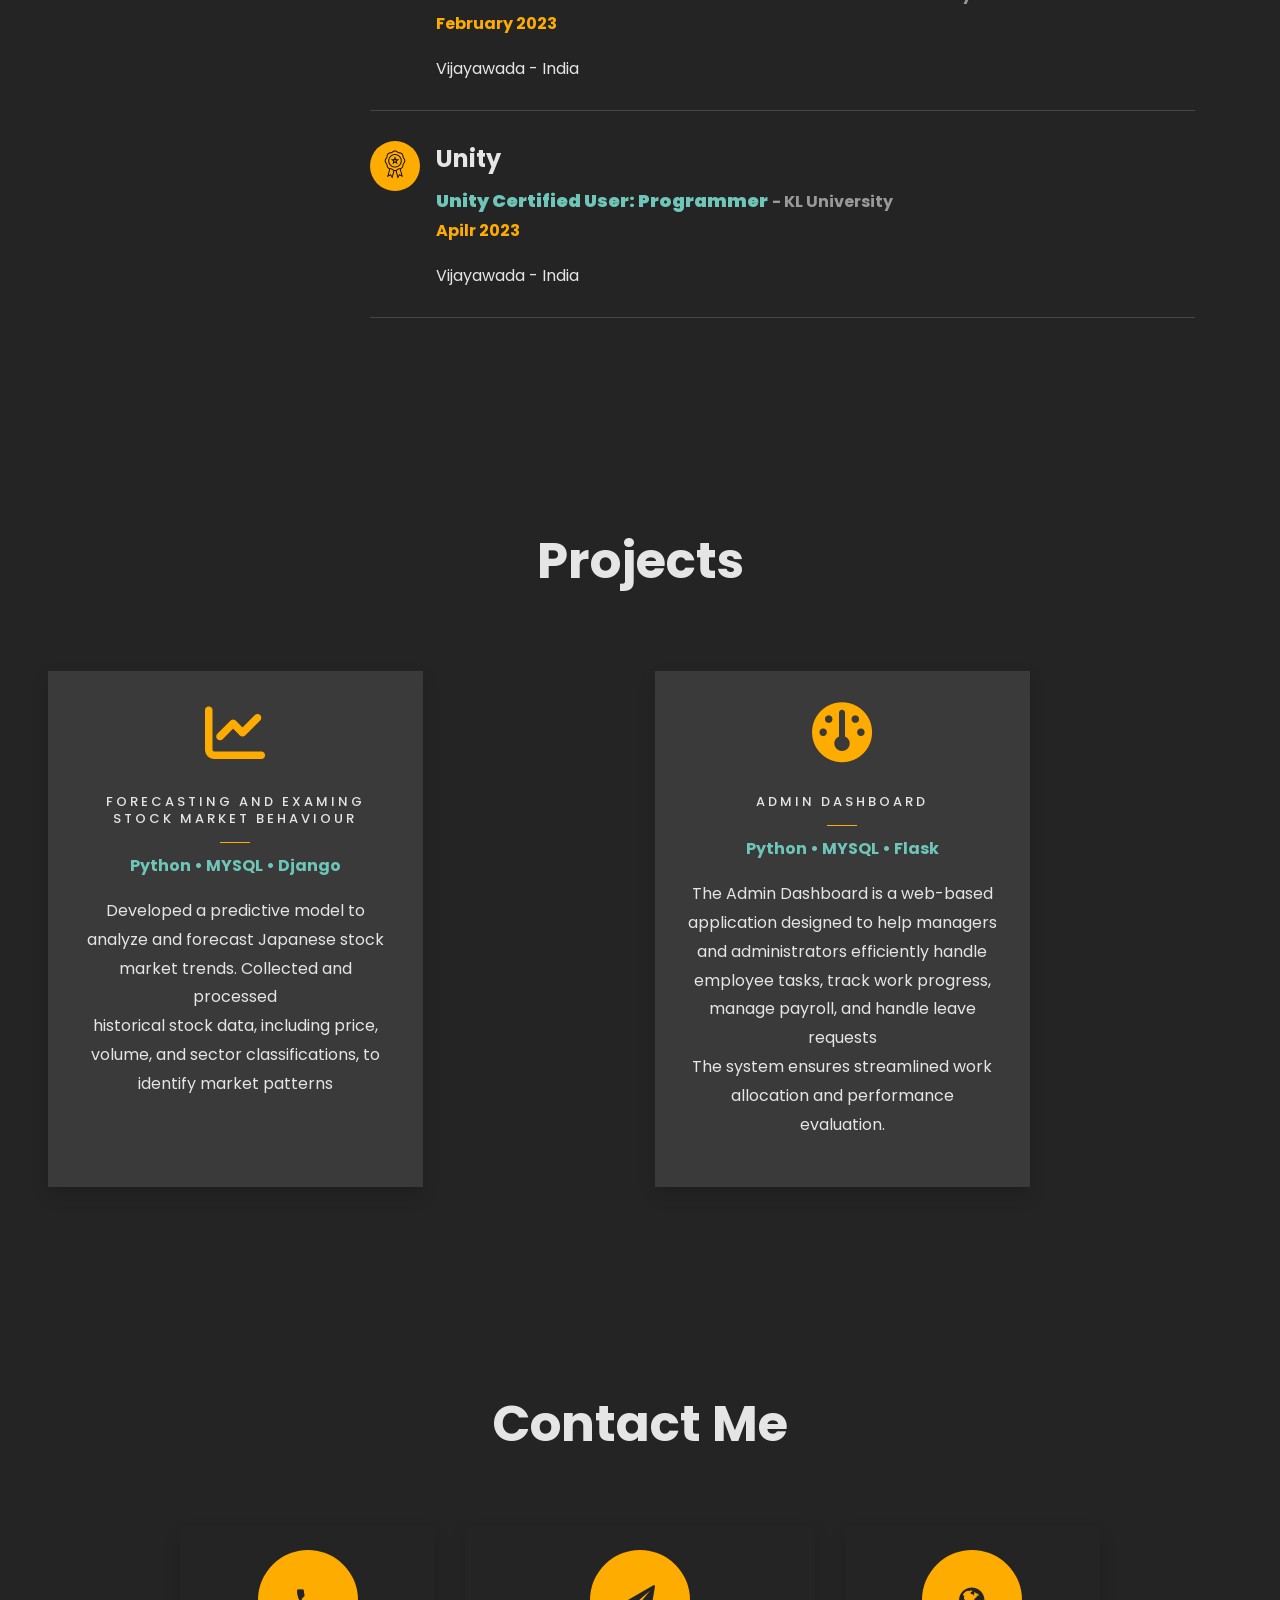
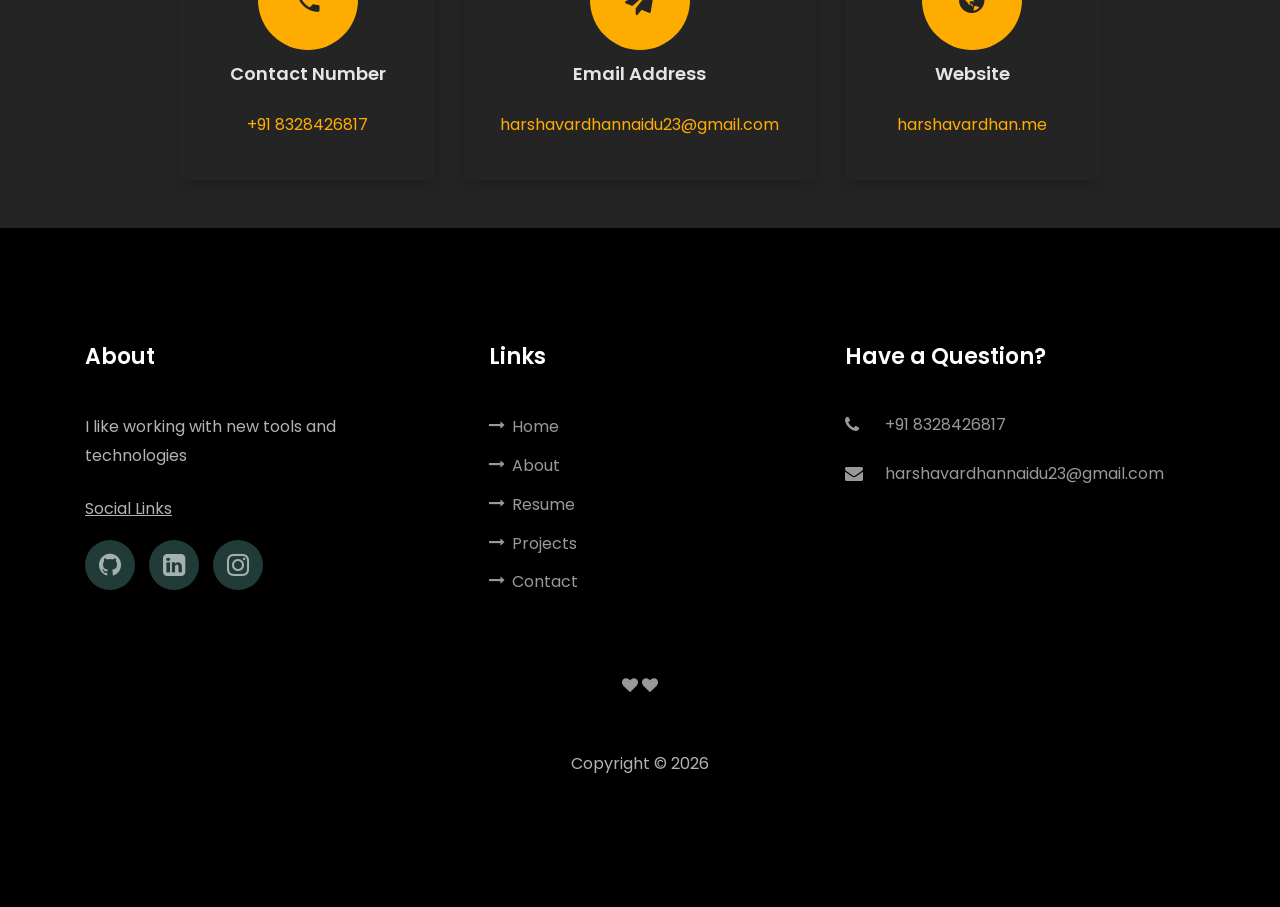
==== commit 308660e9: "commit" ====
--- a/portfolio/index.html
+++ b/portfolio/index.html
@@ -119,7 +119,7 @@
             <div class="img-about img d-flex rounded-circle overflow-hidden" style="width: 450px; height: 450px;">
               <div class="overlay"></div>
               <img 
-  src="../portfolio/images/index.jpg" 
+  src="/portfolio/images/index.jpg" 
   class="img d-flex align-items-center rounded-circle" 
   style="width: 450px; height: 450px; object-fit: cover;" 
   alt="Profile Image">
